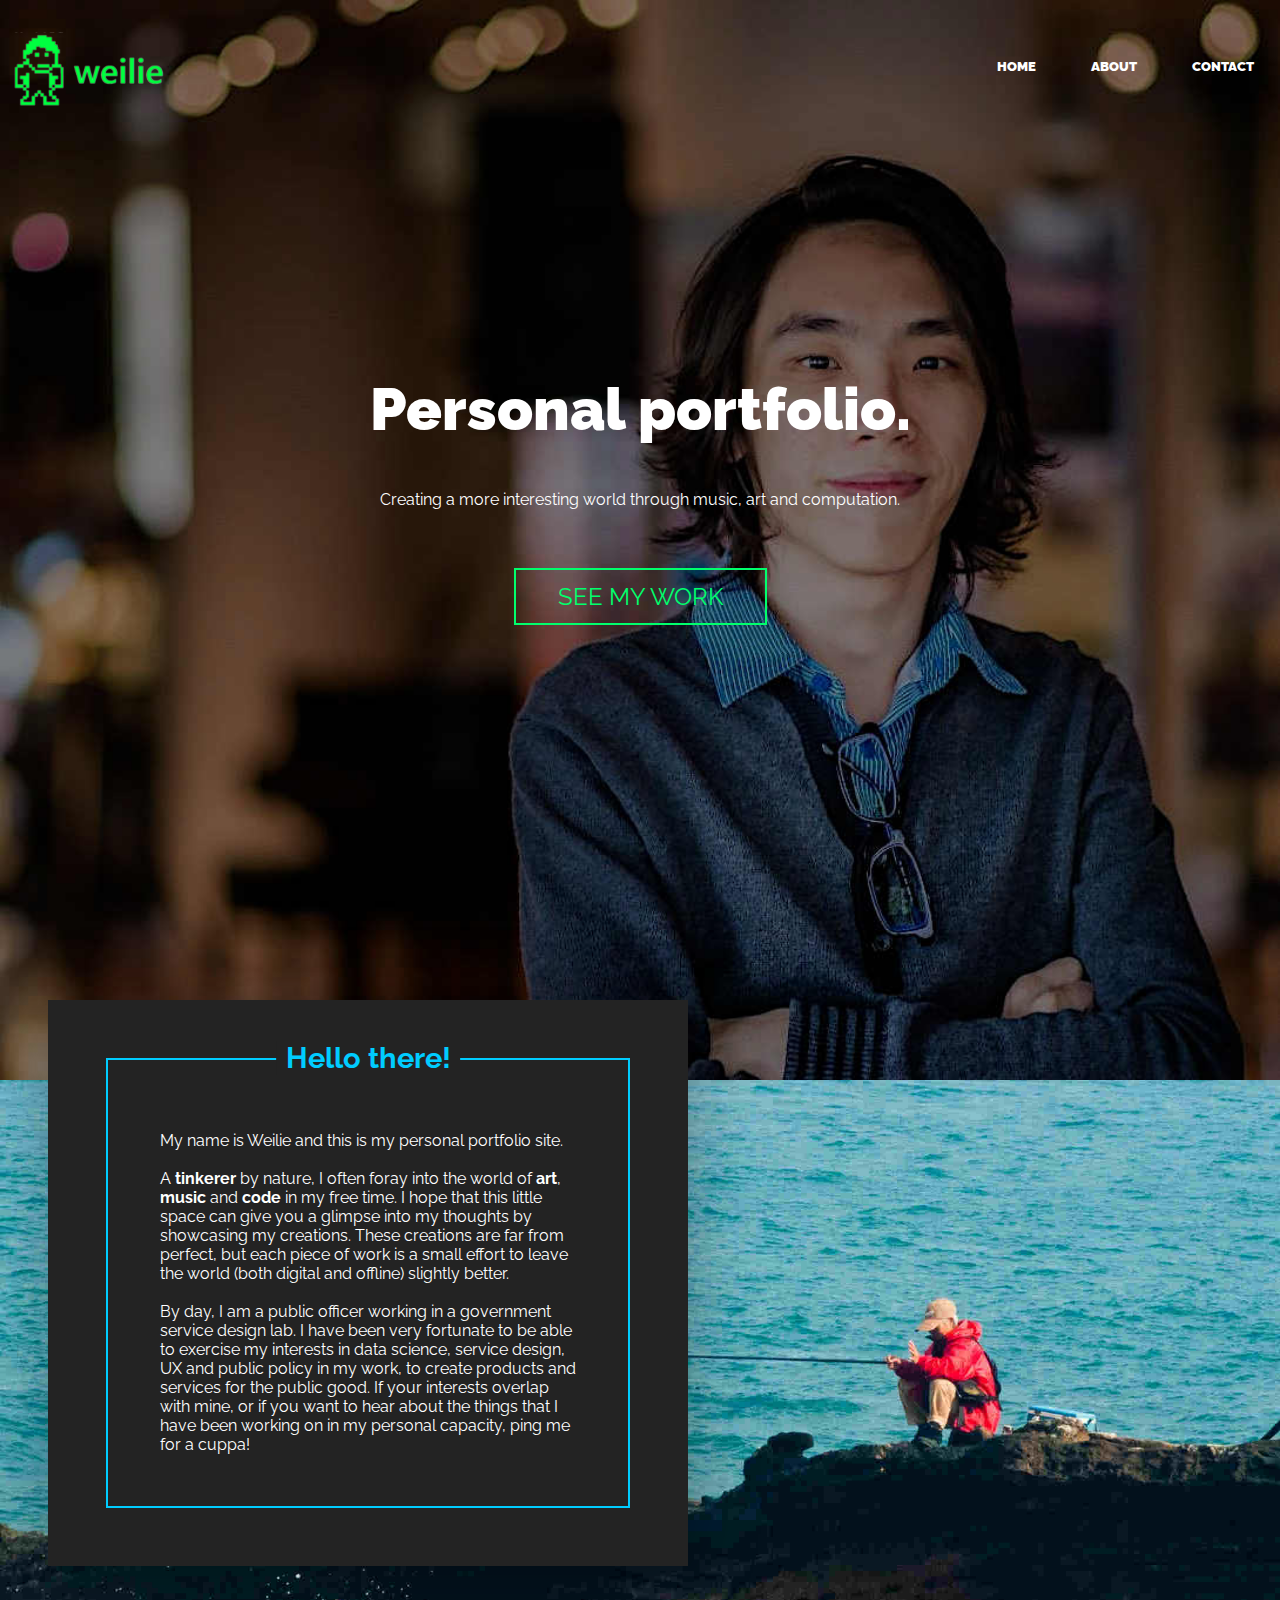
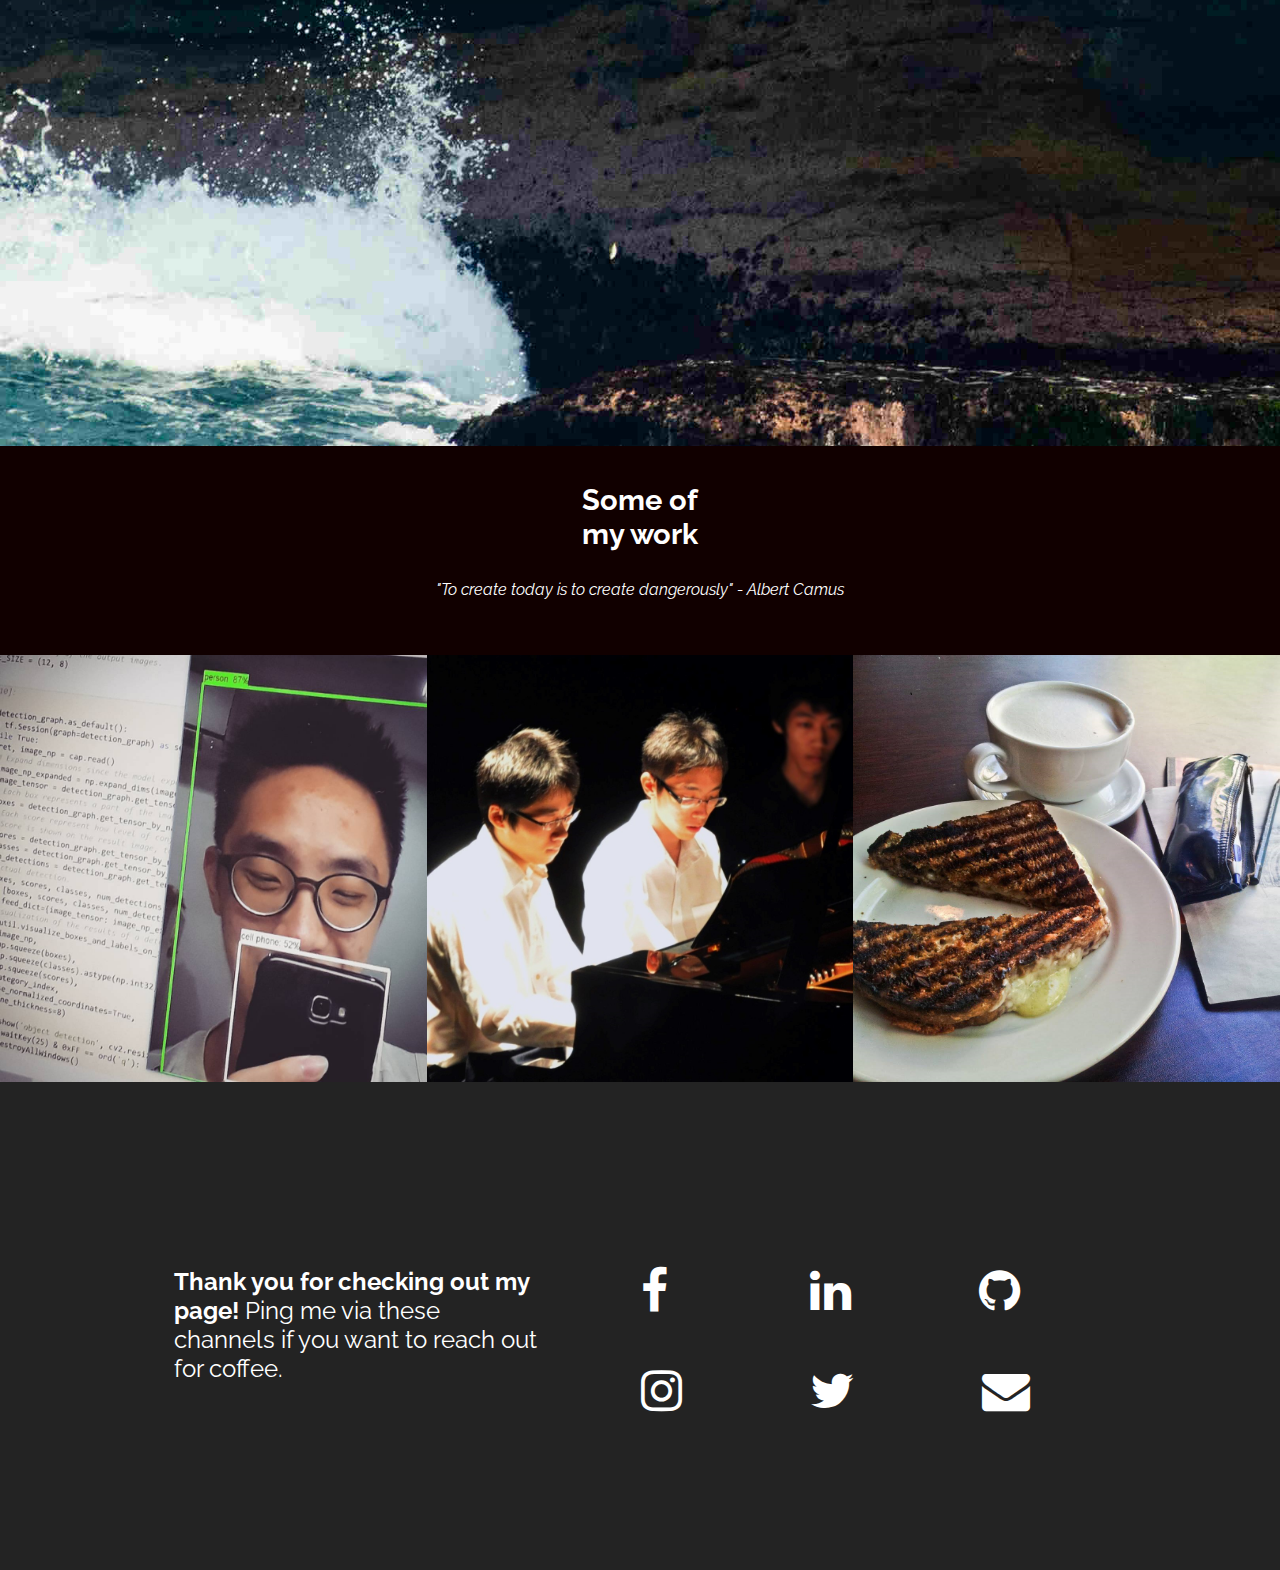
==== index.html @ 3649e11e "." ====
<!DOCTYPE html>
<html lang="en">
<head>
    <meta charset="UTF-8">
    <meta name="viewport" content="width=device-width, initial-scale=1.0">
    <title>Weilie</title>
    <link href="styles-wl.css" rel="stylesheet" type="text/css">
    <link rel="stylesheet" href="https://cdnjs.cloudflare.com/ajax/libs/font-awesome/4.7.0/css/font-awesome.min.css">
</head>

<body>

<header>
    <img src="img/logo-green-nobg.png" alt="WL Jumbotron" class="logo" height="75" width="180">
    <nav>
        <ul>
        <li><a href="index.html">Home</a></li>
        <li><a href="#about">About</a></li>
        <li><a href="#footer">Contact</a></li>
        </ul>
    </nav>
</header>

<section class="home-hero">
    <div class="container">
        <h1 class="title">Personal portfolio.</h1>
        <p class="title-small"> Creating a more interesting world through music, art and computation.</p>
        <a href="#portfolio" class="button button-accent">See my work</a> 
    </div>
</section>

<section>
        <div id="contact" class="overlay">
        <div class="popup">
            <a class="close" href="#footer">&times;</a>
            <h2>Contact Me</h2>
            <div class="formcontainer">  
                <form id="gform" action="https://script.google.com/macros/s/AKfycby-_PpFKDD_Gurnl_1hBFyM7HdWOeerOywKyCgL9xFHkyn76Q6Y/exec" method="post">
                    <h4>I'd love to hear from you!</h4>
                    <fieldset>
                    <input placeholder="Your name" name ="name" type="text" tabindex="1" required>
                    </fieldset>
                    <fieldset>
                    <input placeholder="Your Email Address" name ="email" type="email" tabindex="2" required>
                    </fieldset>
                    <fieldset>
                    <textarea placeholder="Type your message here...." name ="message" tabindex="3" required></textarea>
                    </fieldset>
                    <fieldset>
                    <button name="submit" type="submit" id="contact-submit" data-submit="...Sending">Submit</button>
                    </fieldset>
                </form>
            </div>
        </div>
        </div>
        </section>
        

<section class="home-about" id="about">
    <div class="home-about-textbox">
        <h1>Hello there!</h1>
        <br>
        My name is Weilie and this is my personal portfolio site.
        <br>
        <br>
        A <strong>tinkerer</strong> by nature, I often foray into the world of <strong>art</strong>, <strong>music</strong> and <strong>code</strong> in my free time. I hope that this little space can give you a glimpse into my thoughts by showcasing my creations. These creations are far from perfect, but each piece of work is a small effort to leave the world (both digital and offline) slightly better.        <br>
        <br>
        By day, I am a public officer working in a government service design lab. I have been very fortunate to be able to exercise my interests in data science, service design, UX and public policy in my work, to create products and services for the public good. If your interests overlap with mine, or if you want to hear about the things that I have been working on in my personal capacity, ping me for a cuppa!
    </div>
</section>
    

<section class="portfolio" id="portfolio">
    <h1>Some of <br>my work</h1>
    <p class="title-small"><i>"To create today is to create dangerously" - Albert Camus</i> </p>

    <!--portfolio item 1-->
    <figure class="port-item">
        <img src="img/port1.jpg" alt="portfolio item">
        <figcaption class="port-desc">
            <p>My <b>code</b></p>
            <a href="code-wl.html" class = "button button-port">View here</a>
        </figcaption>
    </figure>

    <!--portfolio item 2-->
    <figure class="port-item">
        <img src="img/port2.jpg" alt="portfolio item">
        <figcaption class="port-desc">
            <p>My <b>music</b></p>
            <a href="music-wl.html" class = "button button-port">View here</a>
        </figcaption>
    </figure>

    <!--portfolio item 3-->
    <figure class="port-item">
        <img src="img/port3.jpg" alt="portfolio item">
        <figcaption class="port-desc">
            <p>My <b>art</b></p>
            <a href="art-wl.html" class = "button button-port">View here</a>
        </figcaption>
    </figure>

</section>


<footer id="footer">
	<div class="container">
		<div class="col-3">
            <strong>Thank you for checking out my page!</strong> Ping me via these channels if you want to reach out for coffee.</p>
		</div>

		<div class="col-1">
			<ul class="unstyled-list">
                <a href="https://www.facebook.com/weilie.tan.7" class="fa fa-3x fa-facebook"></a>
                <br>
			</ul>
		</div>

		<div class="col-1">
			<ul class="unstyled-list">
                <a href="https://www.linkedin.com/in/tanweilie/" class="fa fa-3x fa-linkedin"></a>
			</ul>
		</div>

		<div class="col-1">
			<ul class="unstyled-list">
                <a href="https://github.com/tanw89" class="fa fa-3x fa-github"></a>
			</ul>
        </div>
        
        <div class="col-1">
            <ul class="unstyled-list">
                <a href="https://www.instagram.com/tanw1/" class="fa fa-3x fa-instagram"></a>
            </ul>
        </div>

        <div class="col-1">
            <ul class="unstyled-list">
                <a href="https://twitter.com/tanwtwit" class="fa fa-3x fa-twitter"></a>
            </ul>
        </div>
        
        <div class="col-1">
            <ul class="unstyled-list">
                <a href="#contact" class="fa fa-3x fa-envelope"></a>
            </ul>
        </div>

	</div>
</footer>

</body>

</html>
---- styles-wl.css ----
@import url('https://fonts.googleapis.com/css?family=Raleway:300,400,700,900');
html {
	scroll-behavior: smooth;
}

* {
	box-sizing:border-box;
}

body {
	margin: 0;
	font-family: 'Raleway', sans-serif;
	text-align: center;
}

img {
	max-width: 100%;
	height: auto;
}

.container {
	width: 95%;
	max-width: 70em;
	margin: 0 auto;
}

.clearfix::after,
section::after,
footer::after {
	content: '';
	display: block;
	clear: both;
}


/* Column system
=================== */

[class^=col-] {
	width: 100%;
	margin-top: 3em;
}

[class^=col-]:first-child {
	margin-top: 0;
}

.col-3 {
	margin-left: -0.1em;
	padding-left: 2em;
	padding-right:1.2em;
}

.col-1 {
	width: 33.333334%;
	float: left;
	padding-left: 2em;
	margin-left: -0.4em;
}


@media (min-width: 40rem) {

	[class^=col-] {
		float: left;
		padding: .8em .8em;
		margin-top: 0;
	}

	[class^=col-]:first-child {
		padding-left: 4em;
		padding-right: 4em;
	}

	[class^=col-]:last-child {
		padding-left: 0.8em;
		padding-right: 0.8em;
	}

	.col-3 {
		width: 50%;
		padding-top: 1.7em;
		font-size: 1.5rem;
	}

	.col-1 {
		width: 15.6666%;
		margin-top: 1.8em;
		padding-bottom: 0.6em;
		padding-left: 0.6em;
	}
}

/* typography */
.title{
	font-size: 2.5rem;
	margin-bottom: 0.5em;
	font-weight: 900;
	margin-top: 1em;
	text-align: center;
	display: inline-block;
}

.title-small{
	margin-bottom: 3.7em;
	display: block;
	font-size: .9em;
}

.unstyled-list {
	margin: 0;
	padding: 0;
	list-style-type: none;
}

@media (min-width:60rem) {

	.title {
		font-size: 3.7rem;
	}

	.title-small {
		font-size: 1rem;
	}
}

/*===============buttons======================*/

.button {
	display: inline-block;
	font-size: 1.15rem;
	text-decoration: none;
	text-transform: uppercase;
	border-width: 2px;
	border-style: solid;
	padding: .5em 1.75em;
}

.button-small {
	font-size: .7rem;
	font-weight: 700;
}

@media (min-width: 60rem) {
	.button {
		font-size: 1.5rem;
	}
}

.button-accent {
	color: #00ff6c;
	border-color: #00ff6c;
}

.button-accent:hover, 
.button-accent:focus {
	background: #00ff6c;
	color: #232323;
}

.button-port {
	color: #e6005c;
	border-color: #e6005c;
}

.button-port:hover, 
.button-port:focus {
	background: #e6005c;
	color: #232323;
}


/* header */

header {
	position: absolute;
	left: 0;
	right: 0;
	margin-top: 2em;
}

/*nav*/

nav ul{
	margin: 0;
	padding: 0;
	list-style: none;
}

nav li {
	display: inline-block;
	margin-top: 1.5em;
}

nav a {
	font-weight: 900;
	text-decoration: none;
	text-transform: uppercase;
	padding: 2em;
	color: #FFFFFF;
	font-size: .8rem;
}

nav a:hover, nav a:focus{
	color: #DDD;
}

@media (min-width:60rem) {
	.logo {
		float: left;
	}	
	nav {
		float: right;
	}
}

/* home hero */
.home-hero{
	background-image: url(img/about4.jpg);
	background-size: cover;
	background-position: top;
	padding: 17em 0em;
	height: 100vh;
	color: #FFF;
	z-index: 2;
}

@media (min-width: 60rem) {
	.home-hero {
		height: 120vh;
		padding-top: 35vh;
	}
}

@media (max-height: 670px) {
	.home-hero {
		height: 120vh;
		padding-top: 12em;
		padding-bottom: 0em;
	}
}


/*home-about segment*/


.home-about-textbox {
	background-color: #232323;
	padding-left: 4.5em;
	padding-right: 4.5em;
	padding-top: 4.5em;
	padding-bottom: 4.5em;
	width: 100vw;
	outline: 2px solid #00ccff;
	outline-offset: -2.5em; 
	color: #FFF;
	position: relative;
	text-align: left;
}

.home-about-textbox h1 {
	color: #00ccff;
	position: absolute;
	top: 0.1em;
	background: #232323;
	left: 50%;
	transform: translateX(-50%);
	padding: 0 .145em;
}


@media (min-width: 25rem) {
	h1 {
		font-size: 2rem;
	}

	.home-about-textbox {
		padding: 4.5em;
		text-align: left;
	}

	.home-about-textbox h1 {
		top: -0.2em;
		padding: 0 .325em;
	}
}

@media (min-width: 60rem) {
	h1 {
		font-size: 1.8rem;
	}

	.home-about {
		background-image: url(img/fisherman3.jpg);
		background-repeat: no-repeat;
		padding-bottom: 25em;
		background-size: cover;
	}

	.home-about-textbox {
		width: 50%;
		padding: 7em;
		outline-offset: -3.75em;		
		margin-left: -2.5%;
		top: -5em;
		left: 5em;
		text-align: left;
		box-shadow: 0 0 4em 0 rgba(0,0,0,.3);
	}

	.home-about-textbox h1 {
		top: .75em;
		left: 50%;
		transform: translateX(50);
	}
}


/*============ portfolio ===============*/

/* portfolio
=================== */

.portfolio {
	margin: 0em;
	background-color: #110000;
	color: #FFF;
}

.portfolio h1 {
	margin: 0em 0em;
	padding-top: 0.6em;
	padding-bottom: 0.2em;
	padding-left: 1em;
	padding-right: 1em;
	color: #FFF;
	top: 0.7em;
	position: relative;
	background-color: #110000;
	display: inline-block;
}

.portfolio p {
	margin-top: -0.3em;
	margin-bottom: 0em;
	margin-left: 2.8em;
	margin-right: 2.8em;
	padding-top: 3em;
	padding-bottom: 0em;
	padding-left: 2em;
	padding-right: 2em;
	color: #FFF;
}

.port-item {
	margin: 0;
	padding-left: 0em;
	padding-right: 0em;
	background-color: #232323;
	position: relative;
	padding-bottom: 0em;
	margin-top: 3.5em;
	border-color: #232323;
}

.port-item img {
	display: block;
	max-width: 100%;
}

.port-item p {
	border: 0;
	padding: 1.5em;
}

.port-desc {
	position: absolute;
	z-index: 0;
	bottom: 0em;
	left: 0em;
	right: 0em;
	color: white;
	background: rgba(0, 0, 0, .75);
	padding-bottom: 2em;
}

.port-desc p {
	margin: 1em;
	font-size: 1.25em;
}

/*modal window*/

.overlay {
	position: fixed;
	top: 0;
	bottom: 0;
	left: 0;
	right: 0;
	background: rgba(0, 0, 0, 0.9);
	visibility: hidden;
	opacity: 0;
	z-index: 1;
}

.overlay:target {
	visibility: visible;
	opacity: 1;
	transition: opacity 500ms;
}

.popup {
	margin: 70px auto;
	padding: 1em;
	background: #fff;
	border-radius: 5px;
	width: 60%;
	height: 80%;
	position: relative;
	transition: all 1s ease-in-out;
}

.popup h2 {
	margin-top: 1em;
	margin-bottom: 1.5em;
	color: #333;
	font-family: Tahoma, Arial, sans-serif;
}

.popup .close {
	position: absolute;
	top: 5px;
	right: 20px;
	transition: all 200ms;
	font-size: 40px;
	font-weight: bold;
	text-decoration: none;
	color: #333;
}

.popup .close:hover {
	color: #06D85F;
}

.popup .content {
	max-height: 75%;
	margin-left: 1.5em;
	margin-right: 0.3em;
	padding-right: 1em;
	font-size: 1em;
	overflow: auto;
	color: #333;
	text-align: left;
}

.content-try{
	text-align: center;
}


@media screen and (max-width: 700px) {
	.box {
		width: 70%;
	}
	.popup {
		width: 80%;
	}
}

@media (min-width: 20rem) {
	.box {
		width: 80%;
	}
	.popup {
		width: 70%;
	}
}

@media (max-width: 60rem) {
	.box {
		width: 80%;
	}
	.popup {
		width: 90%;
		height: 80%;
	}
}

@media (min-width: 37rem) {
	.port-item {
		width: 50%;
		float: left;
	}
}

@media (min-width: 60rem) {
	.port-item {
		width: 33.333333334%;
		overflow: hidden;
	}
	.port-desc {
		transform: translateY(150%);
	}
	.port-item:hover .port-desc {
		transform: translateY(0%);
		transition: all ease-in-out 250ms;
	}
}

@media (max-height: 700px) {
	.port-item {
		margin-top: 3.5em;
		border-color: #232323;
	}
}


/* Footer
=================== */

footer {
	background: #232323;
	color: #fff;
	text-align: left;
	padding: 9em 0;
}

.fa {
	padding-right: 0em;
	padding-left: 0em;
	font-size: 0.5em;
	width: 0em;
	text-align: center;
	text-decoration: none;
}

.fa:hover {
	opacity: 0.7;
}

.fa-facebook {
	background: #232323;  
	color: #FFF;
}

.fa-linkedin {
	background: #232323;  
	color: #FFF;
}

.fa-twitter {
	background: #232323;  
	color: #FFF;
}

.fa-instagram {
	background: #232323;  
	color: #FFF;
}

.fa-github {
	background: #232323;  
	color: #FFF;
}

.fa-envelope {
	background: #232323;  
	color: #FFF;
}

/* Contact Form
=================== */

#contact input[type="text"],
#contact input[type="email"],
#contact textarea,
#contact button[type="submit"] {
  font: 400 12px/16px "Raleway";
}

#contact h4 {
	color: #232323;
	font-size: 1.2em;
	font-weight: 400;
  }

fieldset {
	border: medium none !important;
	margin: 0 0 10px;
	min-width: 100%;
	padding: 0;
	width: 100%;
  }

  #contact input[type="text"],
  #contact input[type="email"]{
	width: 100%;
	border: 1px solid #ccc;
	background: #FFF;
	margin: 0 0 5px;
	padding: 10px;
	font-size: 1.15em;
  }

  #contact textarea {
	width: 100%;
	height: 30vh;
	border: 1px solid #ccc;
	background: #FFF;
	margin: 0 0 5px;
	padding: 10px;
	font-size: 1.15em;
  }
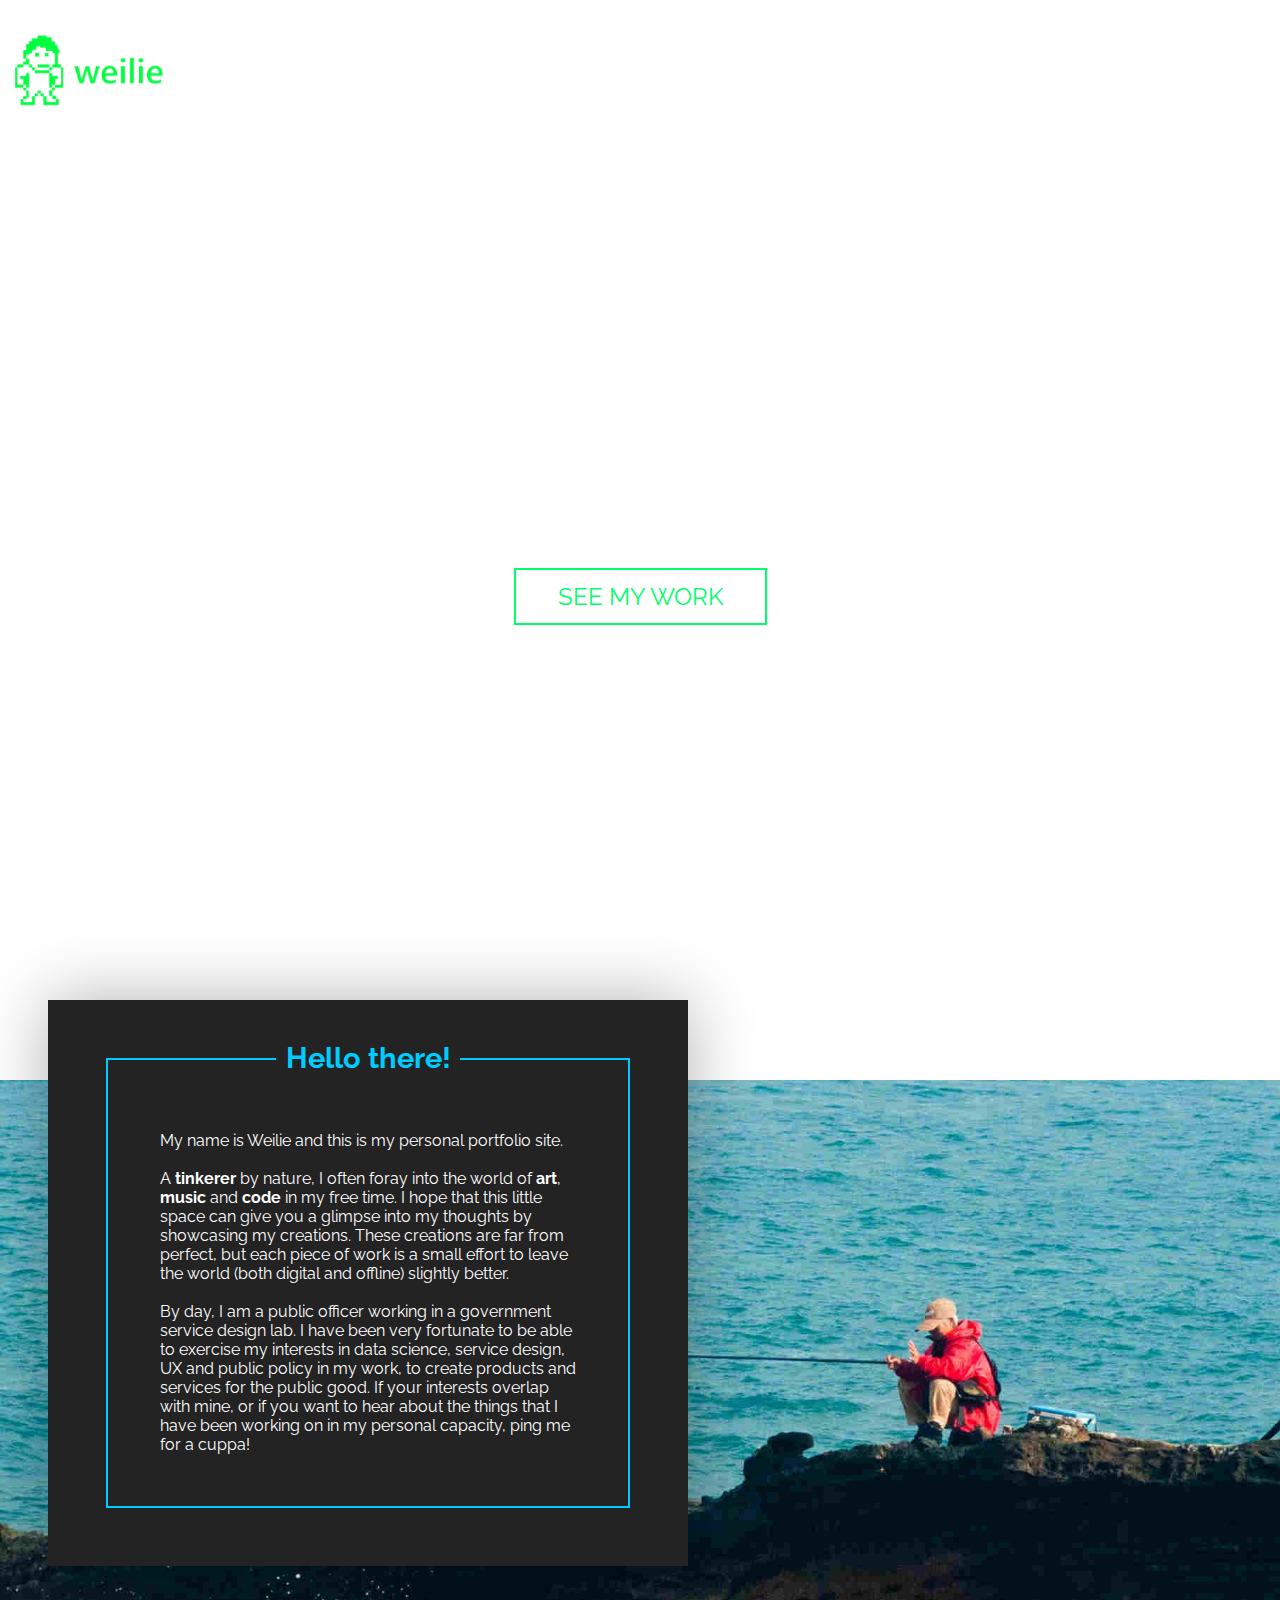
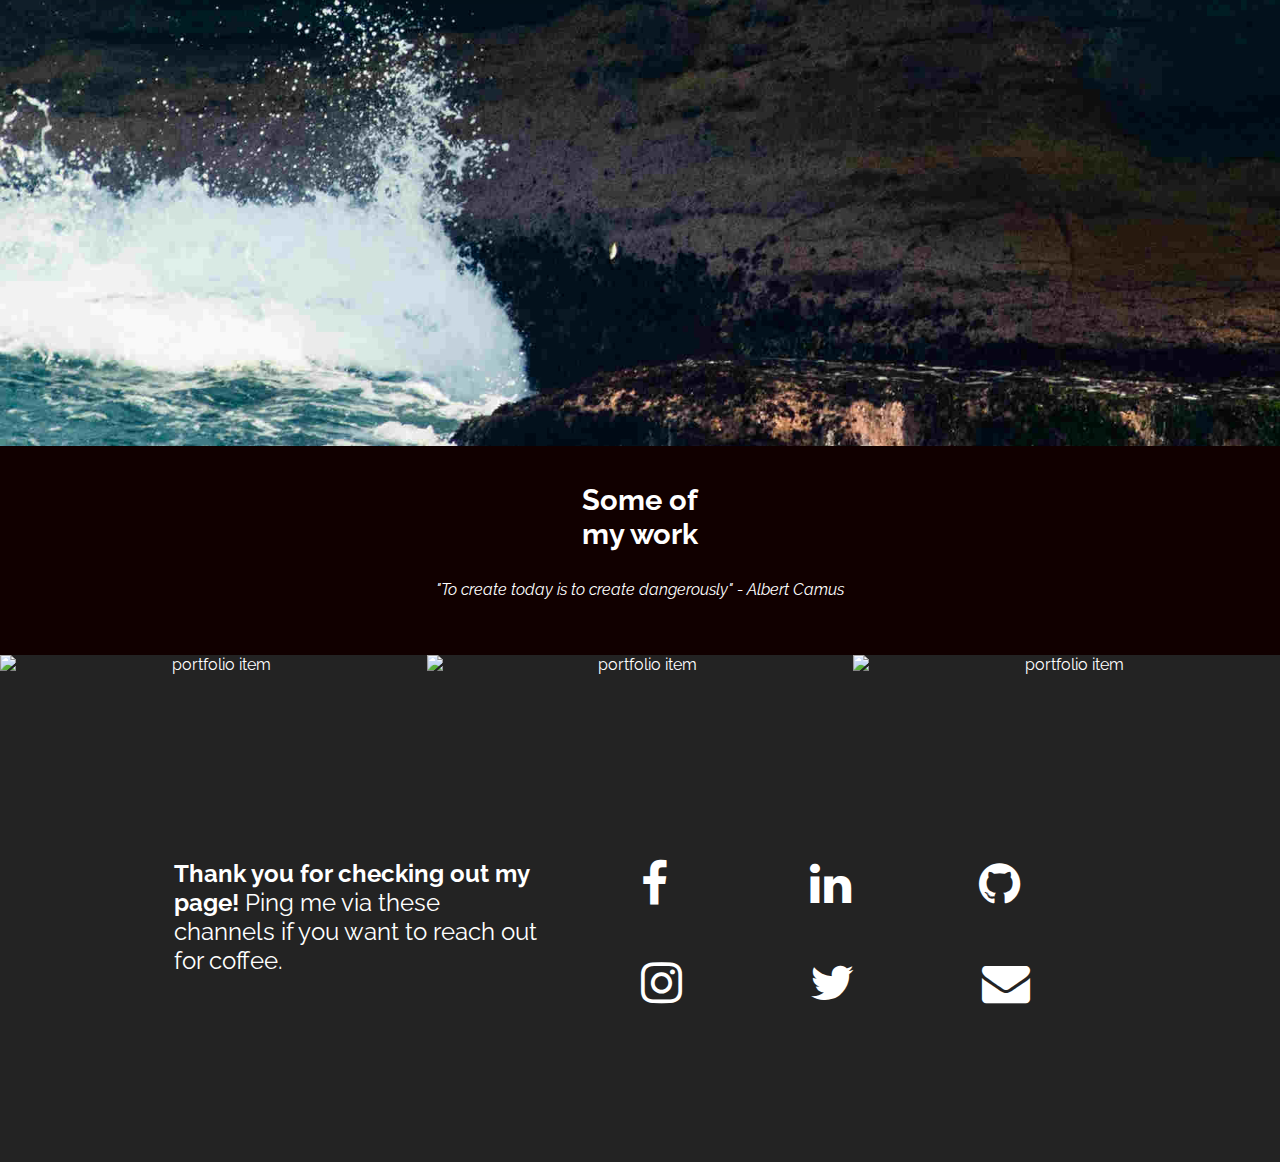
==== commit 81dd3478: "migrate to sirv" ====
--- a/index.html
+++ b/index.html
@@ -29,33 +29,6 @@
     </div>
 </section>
 
-<section>
-        <div id="contact" class="overlay">
-        <div class="popup">
-            <a class="close" href="#footer">&times;</a>
-            <h2>Contact Me</h2>
-            <div class="formcontainer">  
-                <form id="gform" action="https://script.google.com/macros/s/AKfycby-_PpFKDD_Gurnl_1hBFyM7HdWOeerOywKyCgL9xFHkyn76Q6Y/exec" method="post">
-                    <h4>I'd love to hear from you!</h4>
-                    <fieldset>
-                    <input placeholder="Your name" name ="name" type="text" tabindex="1" required>
-                    </fieldset>
-                    <fieldset>
-                    <input placeholder="Your Email Address" name ="email" type="email" tabindex="2" required>
-                    </fieldset>
-                    <fieldset>
-                    <textarea placeholder="Type your message here...." name ="message" tabindex="3" required></textarea>
-                    </fieldset>
-                    <fieldset>
-                    <button name="submit" type="submit" id="contact-submit" data-submit="...Sending">Submit</button>
-                    </fieldset>
-                </form>
-            </div>
-        </div>
-        </div>
-        </section>
-        
-
 <section class="home-about" id="about">
     <div class="home-about-textbox">
         <h1>Hello there!</h1>
@@ -76,7 +49,7 @@
 
     <!--portfolio item 1-->
     <figure class="port-item">
-        <img src="img/port1.jpg" alt="portfolio item">
+        <img src="https://chidnast.sirv.com/Images/port1.jpg" alt="portfolio item">
         <figcaption class="port-desc">
             <p>My <b>code</b></p>
             <a href="code-wl.html" class = "button button-port">View here</a>
@@ -85,7 +58,7 @@
 
     <!--portfolio item 2-->
     <figure class="port-item">
-        <img src="img/port2.jpg" alt="portfolio item">
+        <img src="https://chidnast.sirv.com/Images/port2.jpg" alt="portfolio item">
         <figcaption class="port-desc">
             <p>My <b>music</b></p>
             <a href="music-wl.html" class = "button button-port">View here</a>
@@ -94,7 +67,7 @@
 
     <!--portfolio item 3-->
     <figure class="port-item">
-        <img src="img/port3.jpg" alt="portfolio item">
+        <img src="https://chidnast.sirv.com/Images/port3.jpg" alt="portfolio item">
         <figcaption class="port-desc">
             <p>My <b>art</b></p>
             <a href="art-wl.html" class = "button button-port">View here</a>
@@ -103,6 +76,31 @@
 
 </section>
 
+<section>
+<div id="contact" class="overlay">
+<div class="popup">
+    <a class="close" href="#footer">&times;</a>
+    <h2>Contact Me</h2>
+    <div class="formcontainer">  
+        <form id="gform" action="https://script.google.com/macros/s/AKfycby-_PpFKDD_Gurnl_1hBFyM7HdWOeerOywKyCgL9xFHkyn76Q6Y/exec" method="post">
+            <h4>I'd love to hear from you!</h4>
+            <fieldset>
+            <input placeholder="Your name" name ="name" type="text" tabindex="1" required>
+            </fieldset>
+            <fieldset>
+            <input placeholder="Your Email Address" name ="email" type="email" tabindex="2" required>
+            </fieldset>
+            <fieldset>
+            <textarea placeholder="Type your message here...." name ="message" tabindex="3" required></textarea>
+            </fieldset>
+            <fieldset>
+            <button name="submit" type="submit" id="contact-submit" data-submit="...Sending">Submit</button>
+            </fieldset>
+        </form>
+    </div>
+</div>
+</div>
+</section>
 
 <footer id="footer">
 	<div class="container">
--- a/styles-wl.css
+++ b/styles-wl.css
@@ -216,7 +216,7 @@
 
 /* home hero */
 .home-hero{
-	background-image: url(img/about4.jpg);
+	background-image: url("https://chidnast.sirv.com/Images/about4.jpg");
 	background-size: cover;
 	background-position: top;
 	padding: 17em 0em;
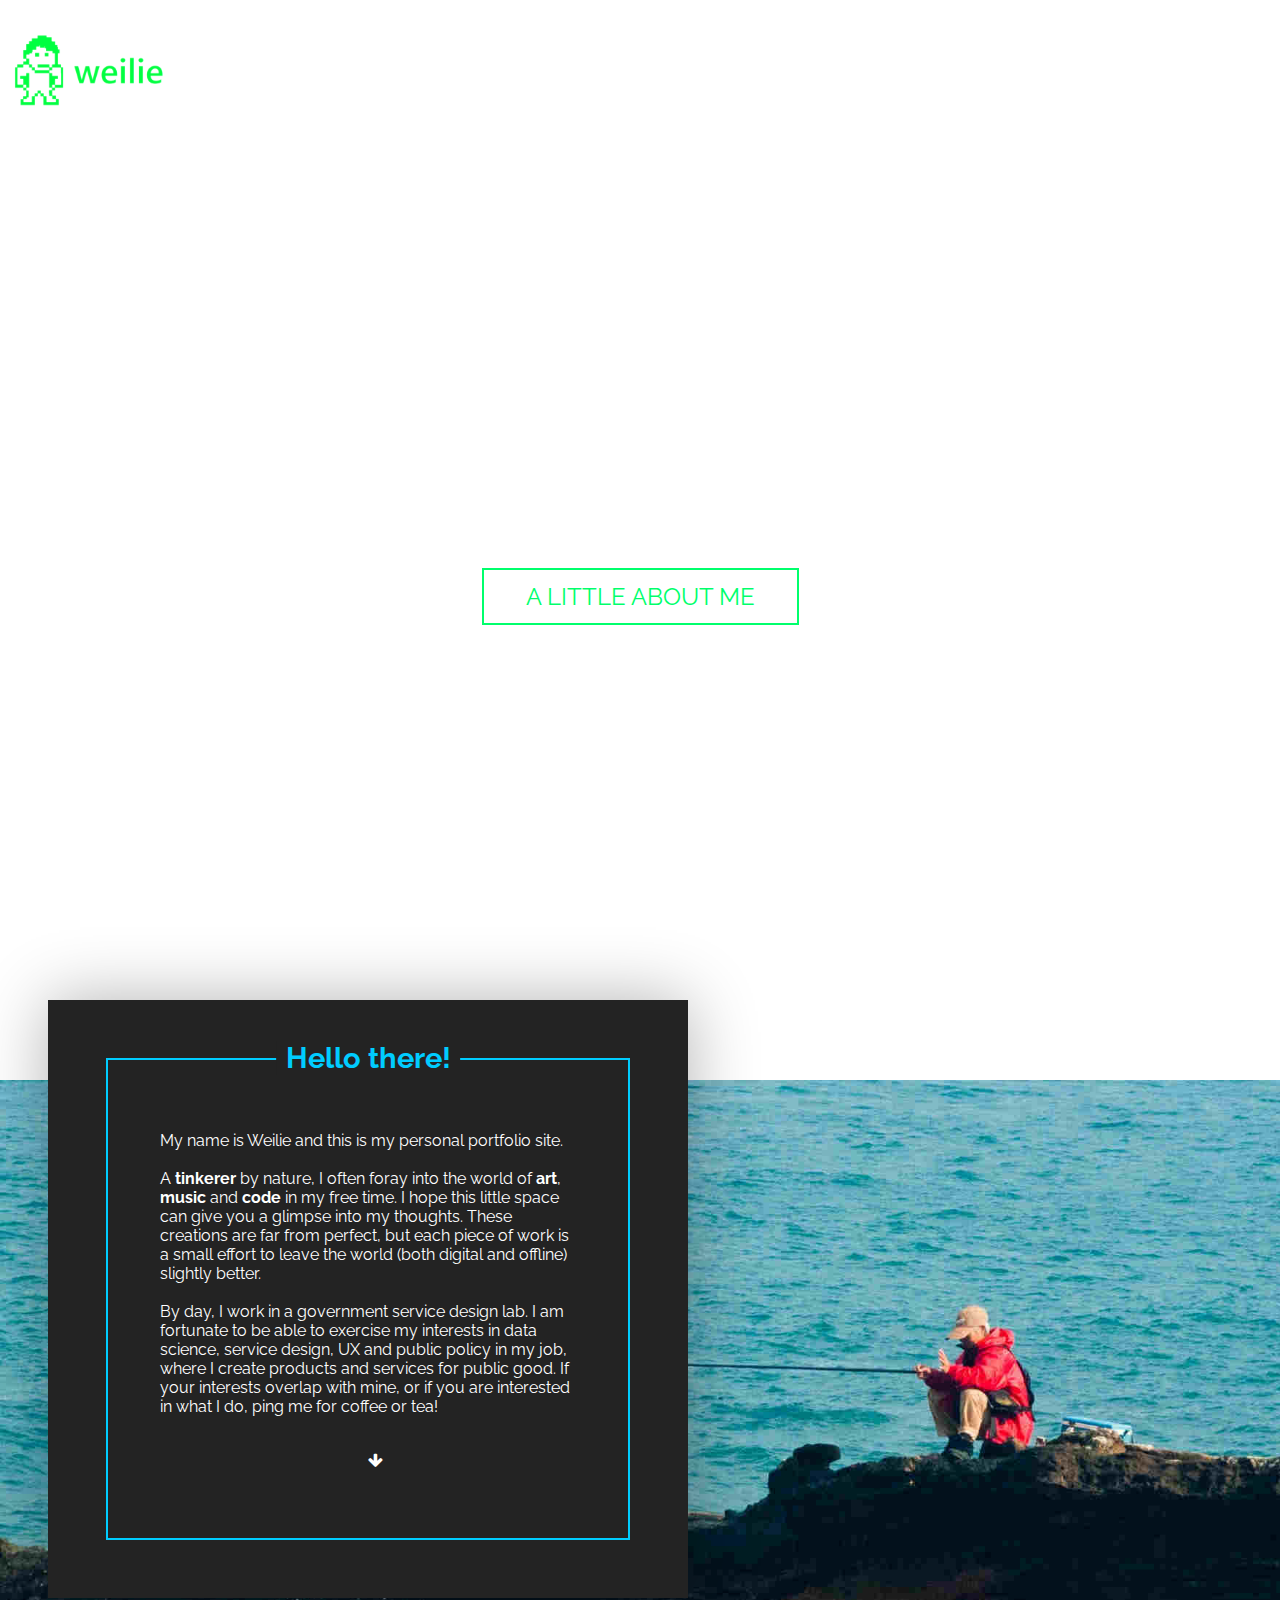
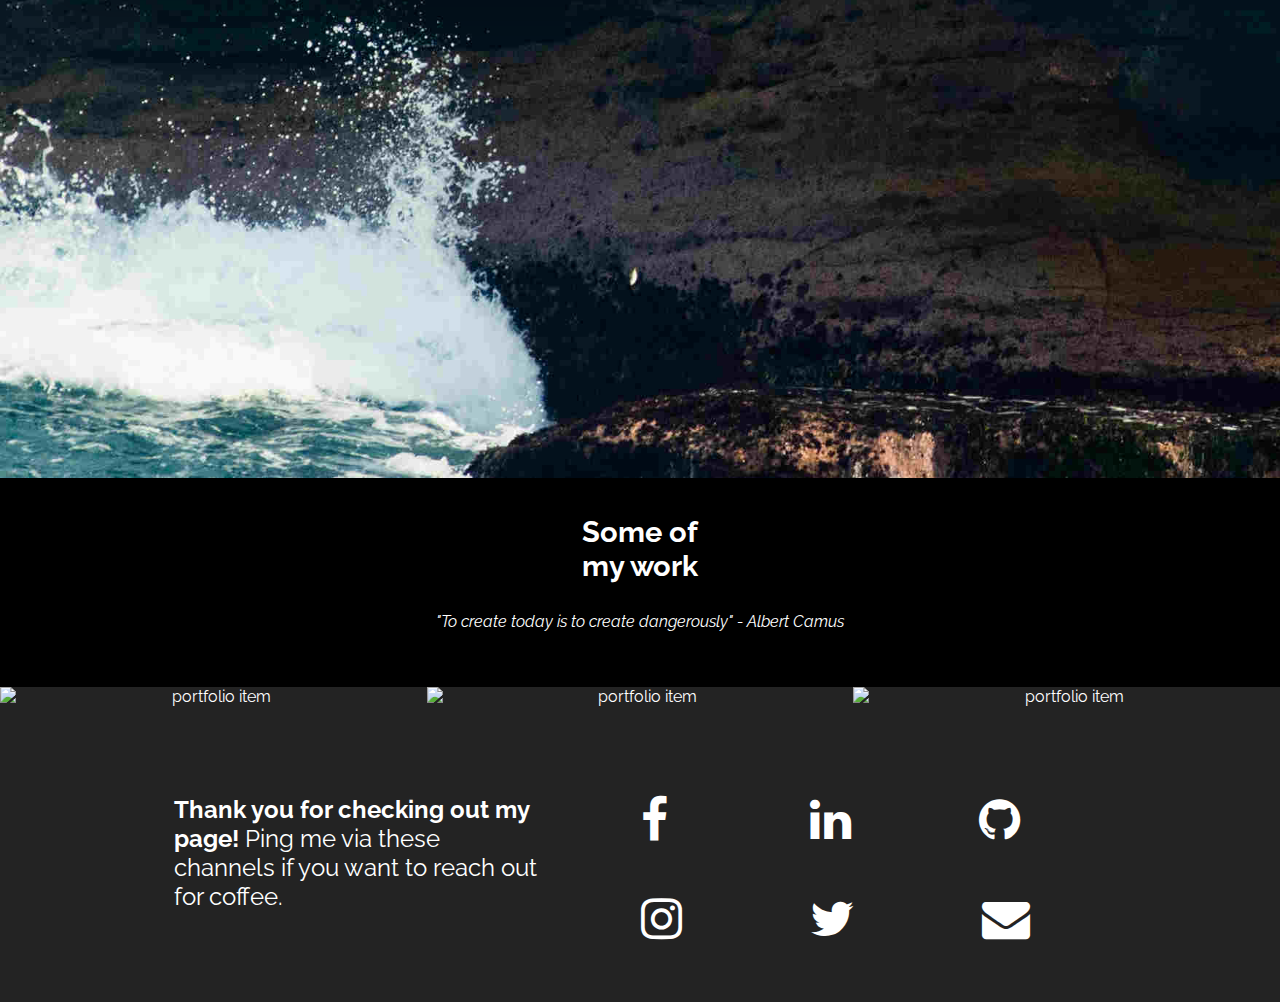
==== commit 8a70a492: "new additions" ====
--- a/index.html
+++ b/index.html
@@ -1,5 +1,6 @@
 <!DOCTYPE html>
 <html lang="en">
+
 <head>
     <meta charset="UTF-8">
     <meta name="viewport" content="width=device-width, initial-scale=1.0">
@@ -10,143 +11,145 @@
 
 <body>
 
-<header>
-    <img src="img/logo-green-nobg.png" alt="WL Jumbotron" class="logo" height="75" width="180">
-    <nav>
-        <ul>
-        <li><a href="index.html">Home</a></li>
-        <li><a href="#about">About</a></li>
-        <li><a href="#footer">Contact</a></li>
-        </ul>
-    </nav>
-</header>
+    <header>
+        <img src="img/logo-green-nobg.png" alt="WL Jumbotron" class="logo" height="75" width="180">
+        <nav>
+            <ul>
+                <li><a href="index.html">Home</a></li>
+                <li><a href="#about">About</a></li>
+                <li><a href="#footer">Contact</a></li>
+            </ul>
+        </nav>
+    </header>
 
-<section class="home-hero">
-    <div class="container">
-        <h1 class="title">Personal portfolio.</h1>
-        <p class="title-small"> Creating a more interesting world through music, art and computation.</p>
-        <a href="#portfolio" class="button button-accent">See my work</a> 
-    </div>
-</section>
+    <section class="home-hero">
+        <div class="container">
+            <h1 class="title">Personal portfolio.</h1>
+            <p class="title-small"> Creating a more interesting world through music, art and computation.</p>
+            <a href="#about" class="button button-accent">A little about me</a>
+        </div>
+    </section>
 
-<section class="home-about" id="about">
-    <div class="home-about-textbox">
-        <h1>Hello there!</h1>
-        <br>
-        My name is Weilie and this is my personal portfolio site.
-        <br>
-        <br>
-        A <strong>tinkerer</strong> by nature, I often foray into the world of <strong>art</strong>, <strong>music</strong> and <strong>code</strong> in my free time. I hope that this little space can give you a glimpse into my thoughts by showcasing my creations. These creations are far from perfect, but each piece of work is a small effort to leave the world (both digital and offline) slightly better.        <br>
-        <br>
-        By day, I am a public officer working in a government service design lab. I have been very fortunate to be able to exercise my interests in data science, service design, UX and public policy in my work, to create products and services for the public good. If your interests overlap with mine, or if you want to hear about the things that I have been working on in my personal capacity, ping me for a cuppa!
-    </div>
-</section>
-    
 
-<section class="portfolio" id="portfolio">
-    <h1>Some of <br>my work</h1>
-    <p class="title-small"><i>"To create today is to create dangerously" - Albert Camus</i> </p>
 
-    <!--portfolio item 1-->
-    <figure class="port-item">
-        <img src="https://chidnast.sirv.com/Images/port1.jpg" alt="portfolio item">
-        <figcaption class="port-desc">
-            <p>My <b>code</b></p>
-            <a href="code-wl.html" class = "button button-port">View here</a>
-        </figcaption>
-    </figure>
+    <section class="home-about" id="about">
+        <div class="home-about-textbox">
+            <h1>Hello there!</h1>
+            <br>
+            My name is Weilie and this is my personal portfolio site.
+            <br>
+            <br>
+            A <strong>tinkerer</strong> by nature, I often foray into the world of <strong>art</strong>,
+            <strong>music</strong> and <strong>code</strong> in my free time. I hope this little space can give you
+            a glimpse into my thoughts. These creations are far from perfect, but each piece
+            of work is a small effort to leave the world (both digital and offline) slightly better. <br>
+            <br>
+            By day, I work in a government service design lab. I am fortunate to be
+            able to exercise my interests in data science, service design, UX and public policy in my job, where I
+            create
+            products and services for public good. If your interests overlap with mine, or if you are interested in what
+            I do, ping me for coffee or tea!
+            <br>
+            <br>
+            <p><a href="#portfolio" class="fa fa-arrow-down"></a></p>
+        </div>
+    </section>
 
-    <!--portfolio item 2-->
-    <figure class="port-item">
-        <img src="https://chidnast.sirv.com/Images/port2.jpg" alt="portfolio item">
-        <figcaption class="port-desc">
-            <p>My <b>music</b></p>
-            <a href="music-wl.html" class = "button button-port">View here</a>
-        </figcaption>
-    </figure>
 
-    <!--portfolio item 3-->
-    <figure class="port-item">
-        <img src="https://chidnast.sirv.com/Images/port3.jpg" alt="portfolio item">
-        <figcaption class="port-desc">
-            <p>My <b>art</b></p>
-            <a href="art-wl.html" class = "button button-port">View here</a>
-        </figcaption>
-    </figure>
+    <section class="portfolio" id="portfolio">
+        <h1>Some of <br>my work</h1>
+        <p class="title-small"><i>"To create today is to create dangerously" - Albert Camus</i> </p>
 
-</section>
+        <!--portfolio item 1-->
+        <figure class="port-item">
+            <img src="https://chidnast.sirv.com/Images/port1.jpg" alt="portfolio item">
+            <figcaption class="port-desc">
+                <p>My <b>code</b></p>
+                <a href="code-wl.html" class="button button-port">View here</a>
+            </figcaption>
+        </figure>
 
-<section>
-<div id="contact" class="overlay">
-<div class="popup">
-    <a class="close" href="#footer">&times;</a>
-    <h2>Contact Me</h2>
-    <div class="formcontainer">  
-        <form id="gform" action="https://script.google.com/macros/s/AKfycby-_PpFKDD_Gurnl_1hBFyM7HdWOeerOywKyCgL9xFHkyn76Q6Y/exec" method="post">
-            <h4>I'd love to hear from you!</h4>
-            <fieldset>
-            <input placeholder="Your name" name ="name" type="text" tabindex="1" required>
-            </fieldset>
-            <fieldset>
-            <input placeholder="Your Email Address" name ="email" type="email" tabindex="2" required>
-            </fieldset>
-            <fieldset>
-            <textarea placeholder="Type your message here...." name ="message" tabindex="3" required></textarea>
-            </fieldset>
-            <fieldset>
-            <button name="submit" type="submit" id="contact-submit" data-submit="...Sending">Submit</button>
-            </fieldset>
-        </form>
-    </div>
-</div>
-</div>
-</section>
+        <!--portfolio item 2-->
+        <figure class="port-item">
+            <img src="https://chidnast.sirv.com/Images/port2.jpg" alt="portfolio item">
+            <figcaption class="port-desc">
+                <p>My <b>music</b></p>
+                <a href="music-wl.html" class="button button-port">View here</a>
+            </figcaption>
+        </figure>
 
-<footer id="footer">
-	<div class="container">
-		<div class="col-3">
-            <strong>Thank you for checking out my page!</strong> Ping me via these channels if you want to reach out for coffee.</p>
-		</div>
+        <!--portfolio item 3-->
+        <figure class="port-item">
+            <img src="https://chidnast.sirv.com/Images/port3.jpg" alt="portfolio item">
+            <figcaption class="port-desc">
+                <p>My <b>art</b></p>
+                <a href="art-wl.html" class="button button-port">View here</a>
+            </figcaption>
+        </figure>
 
-		<div class="col-1">
-			<ul class="unstyled-list">
-                <a href="https://www.facebook.com/weilie.tan.7" class="fa fa-3x fa-facebook"></a>
-                <br>
-			</ul>
-		</div>
+    </section>
 
-		<div class="col-1">
-			<ul class="unstyled-list">
-                <a href="https://www.linkedin.com/in/tanweilie/" class="fa fa-3x fa-linkedin"></a>
-			</ul>
-		</div>
-
-		<div class="col-1">
-			<ul class="unstyled-list">
-                <a href="https://github.com/tanw89" class="fa fa-3x fa-github"></a>
-			</ul>
-        </div>
-        
-        <div class="col-1">
-            <ul class="unstyled-list">
-                <a href="https://www.instagram.com/tanw1/" class="fa fa-3x fa-instagram"></a>
-            </ul>
+    <section>
+        <div id="contact" class="overlay">
+            <div class="popup">
+                <a class="close" href="#footer">&times;</a>
+                <h2>Contact Me</h2>
+                <div class="iframe-container">
+                    <iframe
+                        src="https://docs.google.com/forms/d/e/1FAIpQLSeYrVuBIFAUjdS3Mo1Norl8o22pK66hCE2JwS14Il3VOzdXdQ/viewform?embedded=true"
+                        frameborder="0" marginheight="0" marginwidth="0">Loading…</iframe>
+                </div>
+            </div>
         </div>
 
-        <div class="col-1">
-            <ul class="unstyled-list">
-                <a href="https://twitter.com/tanwtwit" class="fa fa-3x fa-twitter"></a>
-            </ul>
+    </section>
+
+    <footer id="footer">
+        <div class="container">
+            <div class="col-3">
+                <strong>Thank you for checking out my page!</strong> Ping me via these channels if you want to reach out
+                for coffee.</p>
+            </div>
+
+            <div class="col-1">
+                <ul class="unstyled-list">
+                    <a href="https://www.facebook.com/weilie.tan.7" class="fa fa-3x fa-facebook"></a>
+                    <br>
+                </ul>
+            </div>
+
+            <div class="col-1">
+                <ul class="unstyled-list">
+                    <a href="https://www.linkedin.com/in/tanweilie/" class="fa fa-3x fa-linkedin"></a>
+                </ul>
+            </div>
+
+            <div class="col-1">
+                <ul class="unstyled-list">
+                    <a href="https://github.com/tanw89" class="fa fa-3x fa-github"></a>
+                </ul>
+            </div>
+
+            <div class="col-1">
+                <ul class="unstyled-list">
+                    <a href="https://www.instagram.com/tanw1/" class="fa fa-3x fa-instagram"></a>
+                </ul>
+            </div>
+
+            <div class="col-1">
+                <ul class="unstyled-list">
+                    <a href="https://twitter.com/tanwtwit" class="fa fa-3x fa-twitter"></a>
+                </ul>
+            </div>
+
+            <div class="col-1">
+                <ul class="unstyled-list">
+                    <a href="#contact" class="fa fa-3x fa-envelope"></a>
+                </ul>
+            </div>
+
         </div>
-        
-        <div class="col-1">
-            <ul class="unstyled-list">
-                <a href="#contact" class="fa fa-3x fa-envelope"></a>
-            </ul>
-        </div>
-
-	</div>
-</footer>
+    </footer>
 
 </body>
 
--- a/styles-wl.css
+++ b/styles-wl.css
@@ -268,6 +268,14 @@
 	padding: 0 .145em;
 }
 
+.home-about-textbox a {
+	color: #FFF;
+}
+
+.home-about-textbox p{
+	text-align:center;
+}
+
 
 @media (min-width: 25rem) {
 	h1 {
@@ -323,7 +331,7 @@
 
 .portfolio {
 	margin: 0em;
-	background-color: #110000;
+	background-color: #000000;
 	color: #FFF;
 }
 
@@ -336,7 +344,7 @@
 	color: #FFF;
 	top: 0.7em;
 	position: relative;
-	background-color: #110000;
+	background-color: #000000;
 	display: inline-block;
 }
 
@@ -522,7 +530,7 @@
 	background: #232323;
 	color: #fff;
 	text-align: left;
-	padding: 9em 0;
+	padding: 3em 0;
 }
 
 .fa {
@@ -571,43 +579,38 @@
 /* Contact Form
 =================== */
 
-#contact input[type="text"],
-#contact input[type="email"],
-#contact textarea,
-#contact button[type="submit"] {
-  font: 400 12px/16px "Raleway";
-}
-
-#contact h4 {
-	color: #232323;
-	font-size: 1.2em;
-	font-weight: 400;
+@media screen {
+.iframe-container {
+	position: relative;
+	padding-bottom: 56.25%; /* 16:9 */
+	padding-top: 56px;
+	height: 0;
+}
+  
+  .iframe-container iframe {
+	 border: 0;
+	 height: 70%;
+	 left: 0;
+	 position: absolute;
+	 top: 0;
+	 width: 100%;
   }
-
-fieldset {
-	border: medium none !important;
-	margin: 0 0 10px;
-	min-width: 100%;
-	padding: 0;
-	width: 100%;
-  }
-
-  #contact input[type="text"],
-  #contact input[type="email"]{
-	width: 100%;
-	border: 1px solid #ccc;
-	background: #FFF;
-	margin: 0 0 5px;
-	padding: 10px;
-	font-size: 1.15em;
-  }
-
-  #contact textarea {
-	width: 100%;
-	height: 30vh;
-	border: 1px solid #ccc;
-	background: #FFF;
-	margin: 0 0 5px;
-	padding: 10px;
-	font-size: 1.15em;
-  }+}
+
+@media (max-width: 60rem) {
+	.iframe-container {
+		position: relative;
+		padding-bottom: 100%; /* 16:9 */
+		padding-top: 56px;
+		height: 0;
+	}
+	  
+	  .iframe-container iframe {
+		 border: 0;
+		 height: 100%;
+		 left: 0;
+		 position: absolute;
+		 top: 0;
+		 width: 100%;
+	  }
+}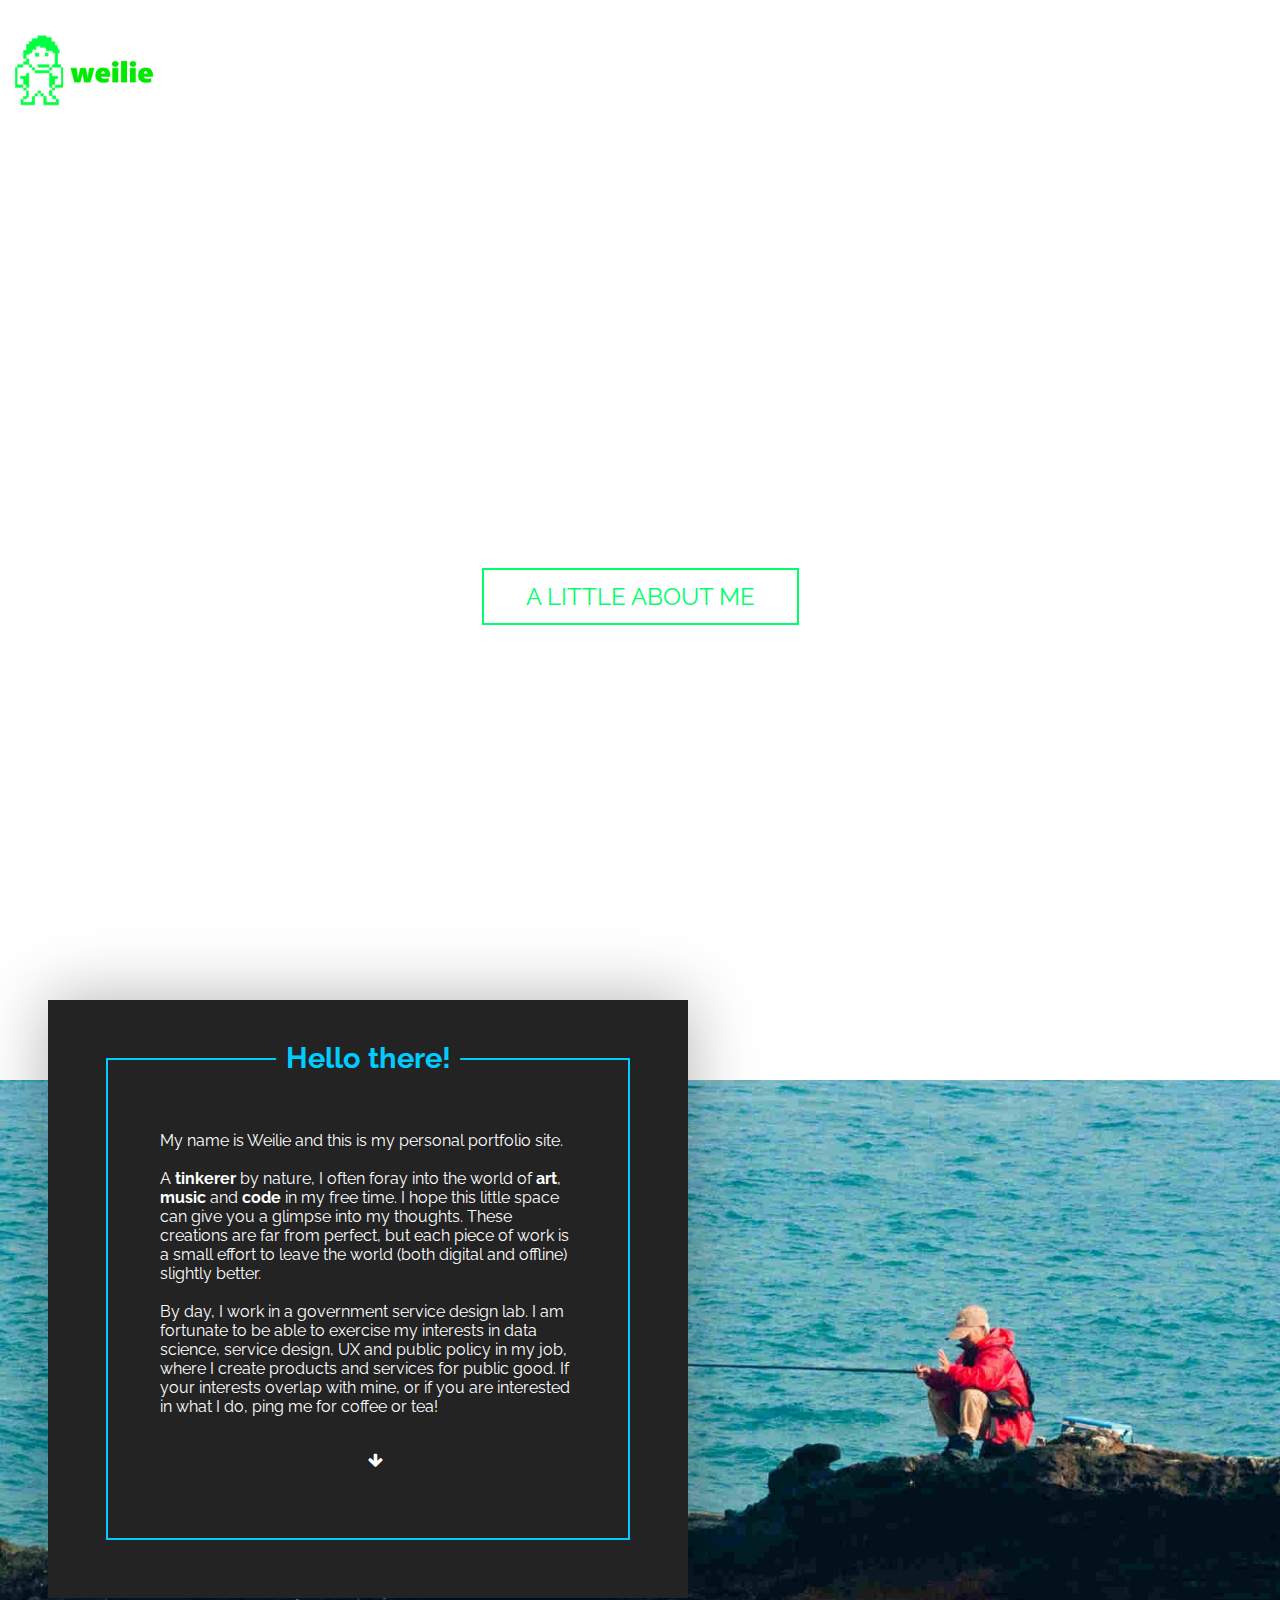
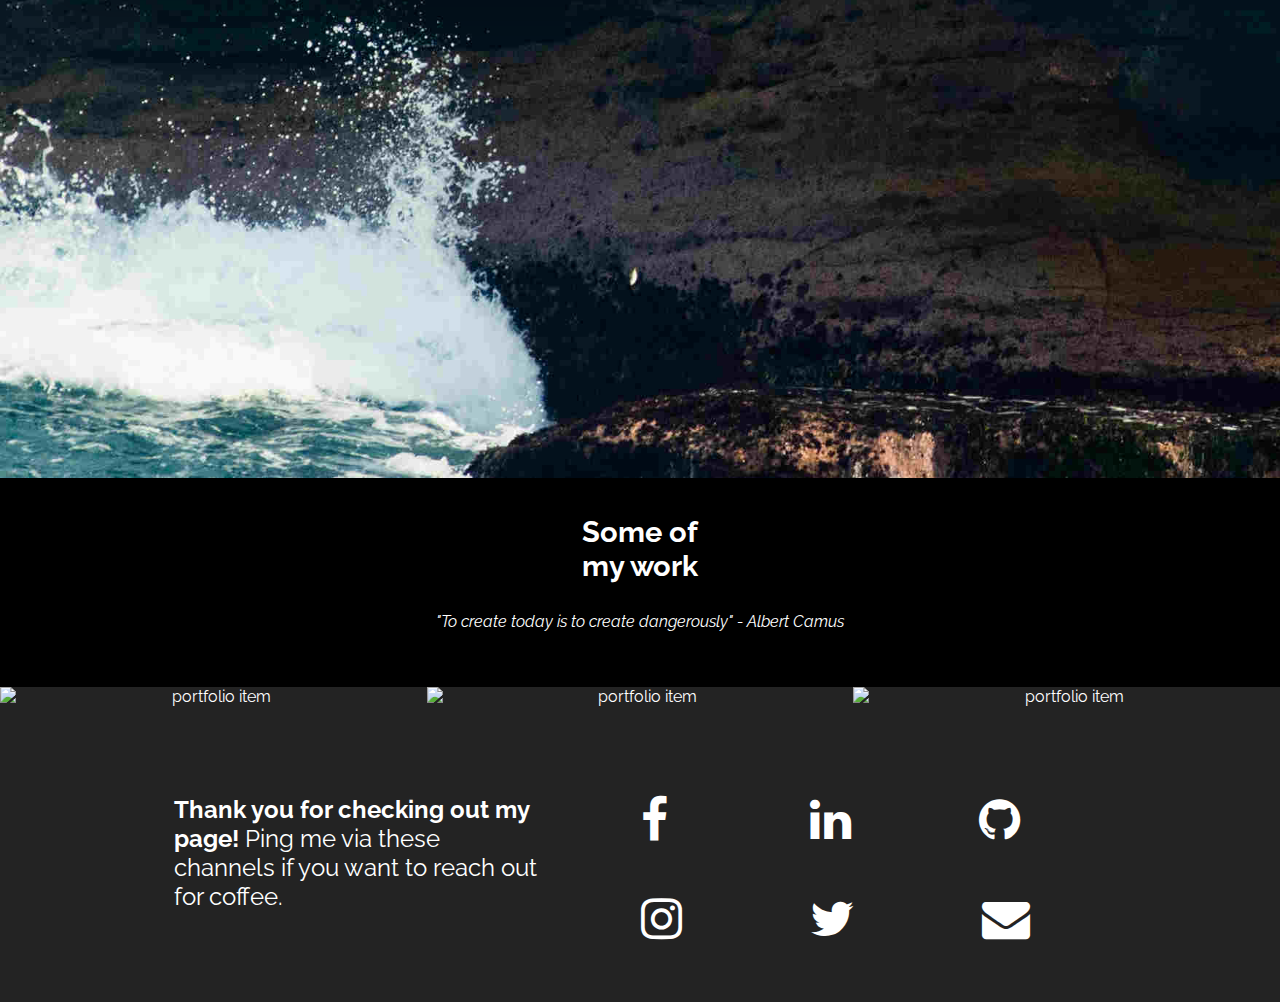
==== commit ad7218a6: "new dp" ====
--- a/index.html
+++ b/index.html
@@ -3,7 +3,7 @@
 
 <head>
     <meta charset="UTF-8">
-    <meta name="viewport" content="width=device-width, initial-scale=1.0">
+    <meta name="viewport" content="width=device-width, initial-scale=1.0, minimum-scale=1.0, maximum-scale=1.0">
     <title>Weilie</title>
     <link href="styles-wl.css" rel="stylesheet" type="text/css">
     <link rel="stylesheet" href="https://cdnjs.cloudflare.com/ajax/libs/font-awesome/4.7.0/css/font-awesome.min.css">
@@ -51,7 +51,7 @@
             I do, ping me for coffee or tea!
             <br>
             <br>
-            <p><a href="#portfolio" class="fa fa-arrow-down"></a></p>
+            <p class="arrow"><a href="#portfolio" class="fa fa-arrow-down" id="arrow"></a></p>
         </div>
     </section>
 
--- a/styles-wl.css
+++ b/styles-wl.css
@@ -216,7 +216,7 @@
 
 /* home hero */
 .home-hero{
-	background-image: url("https://chidnast.sirv.com/Images/about4.jpg");
+	background-image: url("https://chidnast.sirv.com/Images/newpic2.jpg");
 	background-size: cover;
 	background-position: top;
 	padding: 17em 0em;
@@ -268,7 +268,7 @@
 	padding: 0 .145em;
 }
 
-.home-about-textbox a {
+.home-about-textbox a{
 	color: #FFF;
 }
 
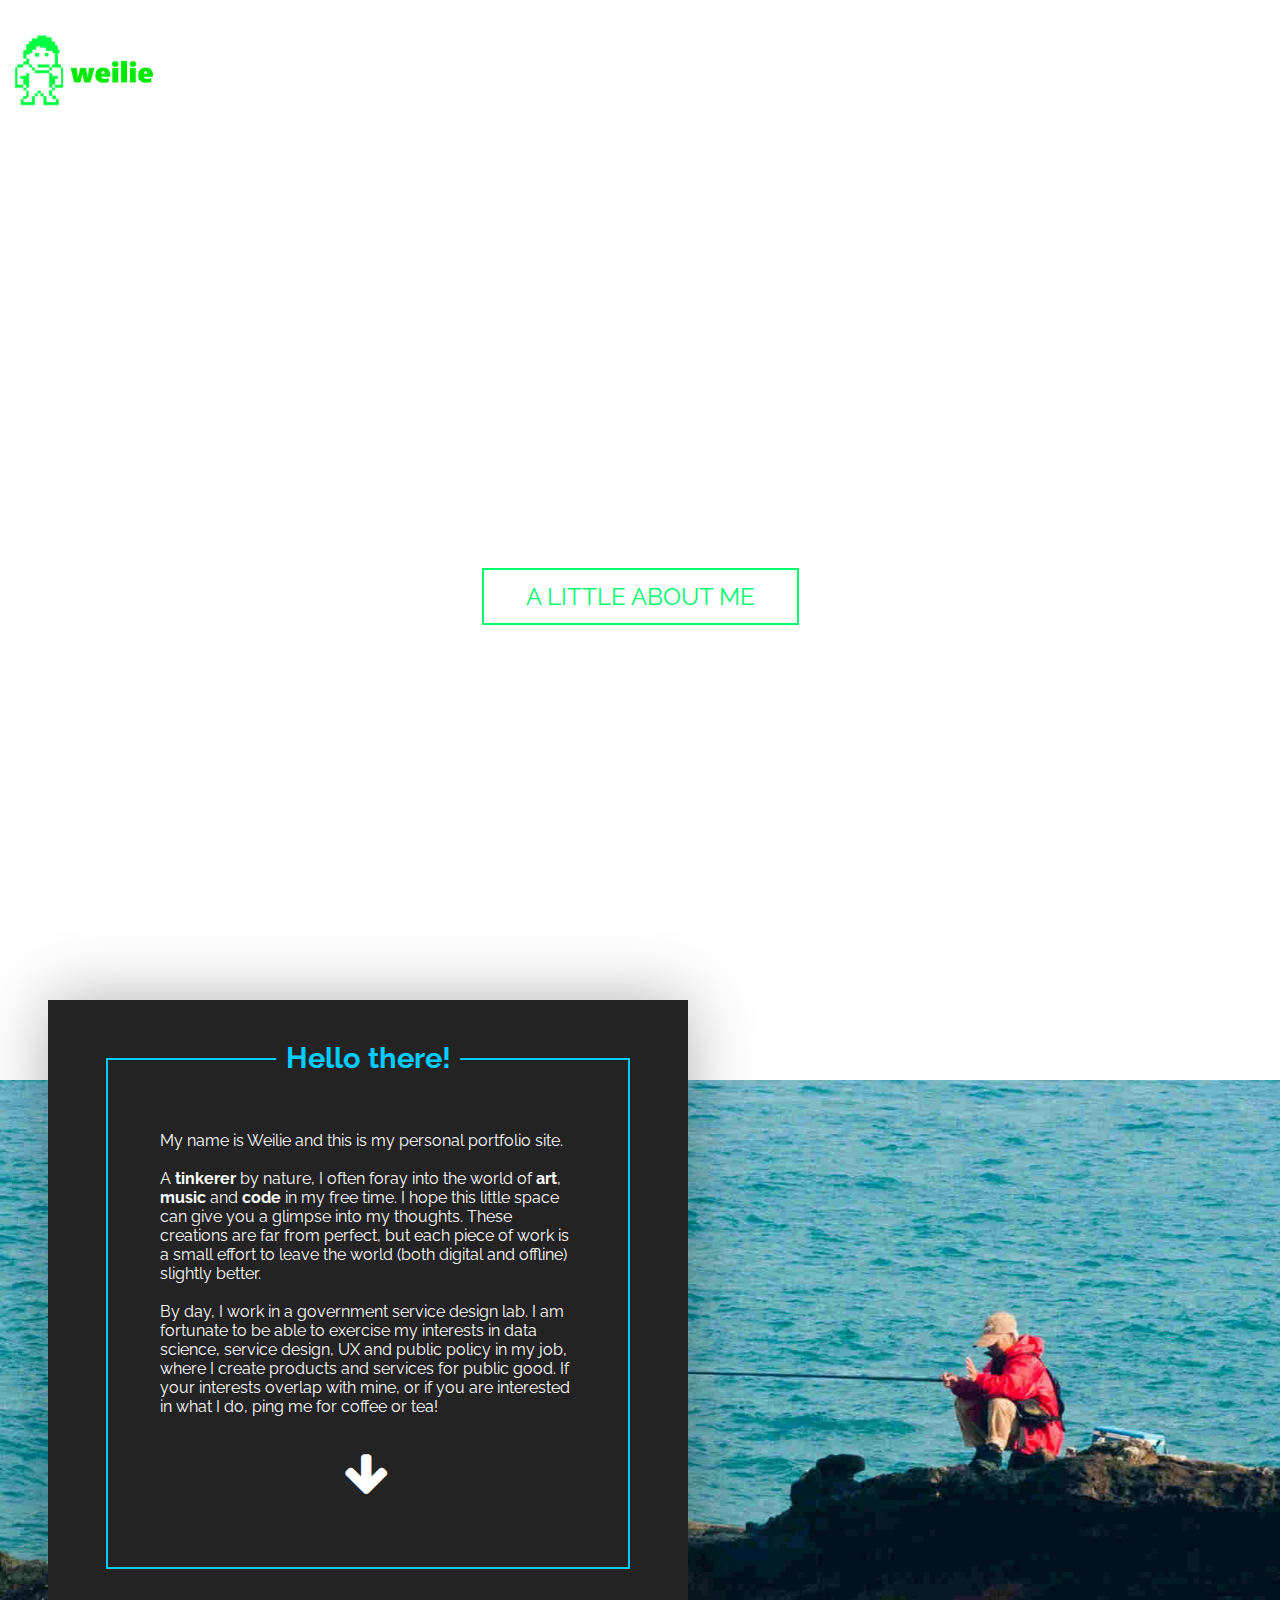
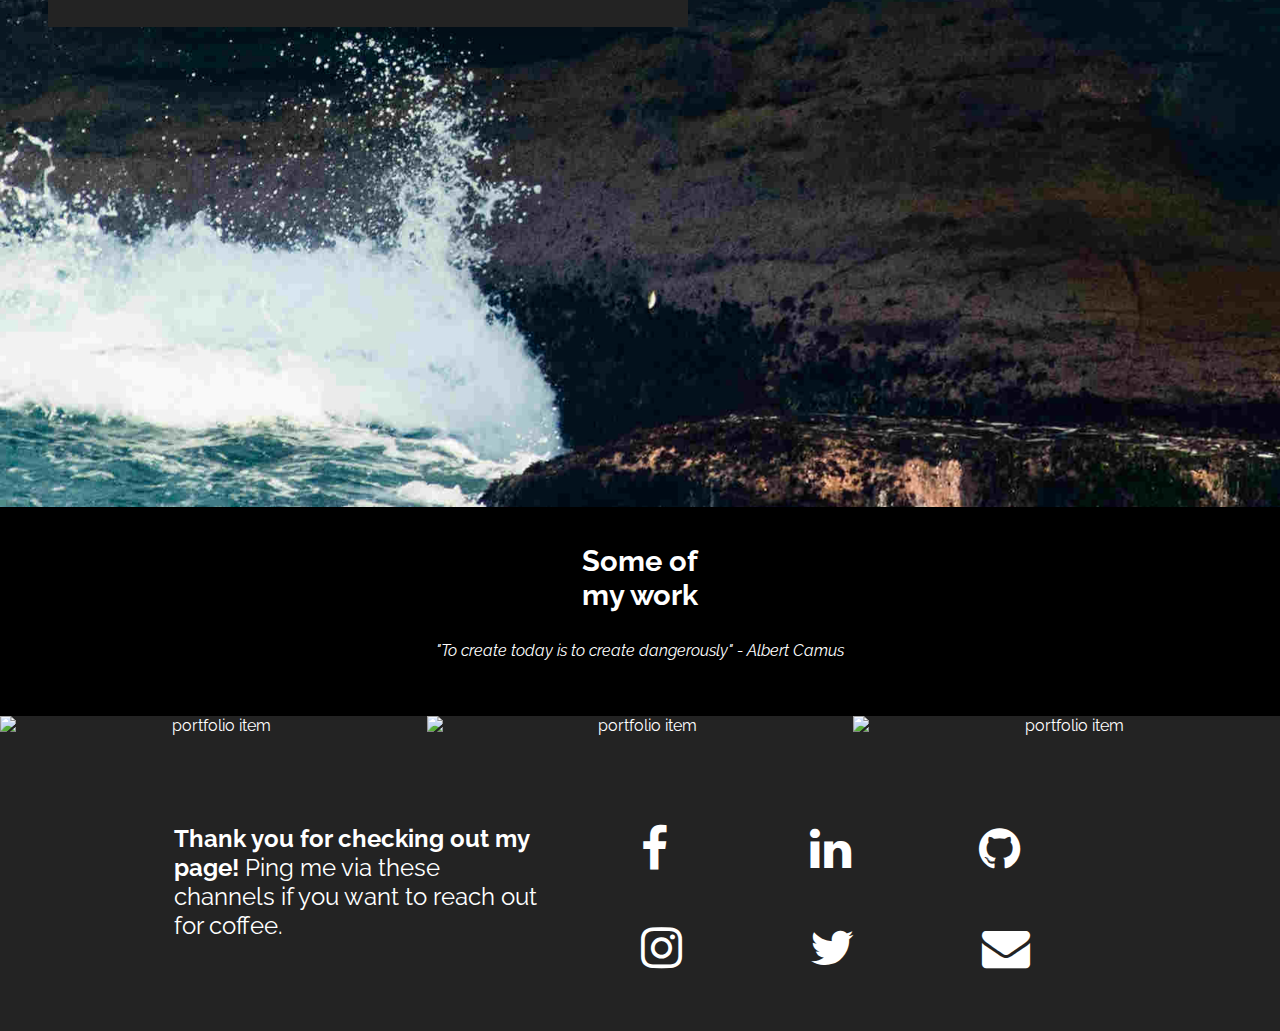
==== commit 36558220: "fix for contact form aspect ratio" ====
--- a/index.html
+++ b/index.html
@@ -51,7 +51,7 @@
             I do, ping me for coffee or tea!
             <br>
             <br>
-            <p class="arrow"><a href="#portfolio" class="fa fa-arrow-down" id="arrow"></a></p>
+            <p class="arrow"><a href="#portfolio" class="fa fa-3x fa-arrow-down" id="arrow"></a></p>
         </div>
     </section>
 
--- a/styles-wl.css
+++ b/styles-wl.css
@@ -274,6 +274,7 @@
 
 .home-about-textbox p{
 	text-align:center;
+	padding-right: 3rem;
 }
 
 
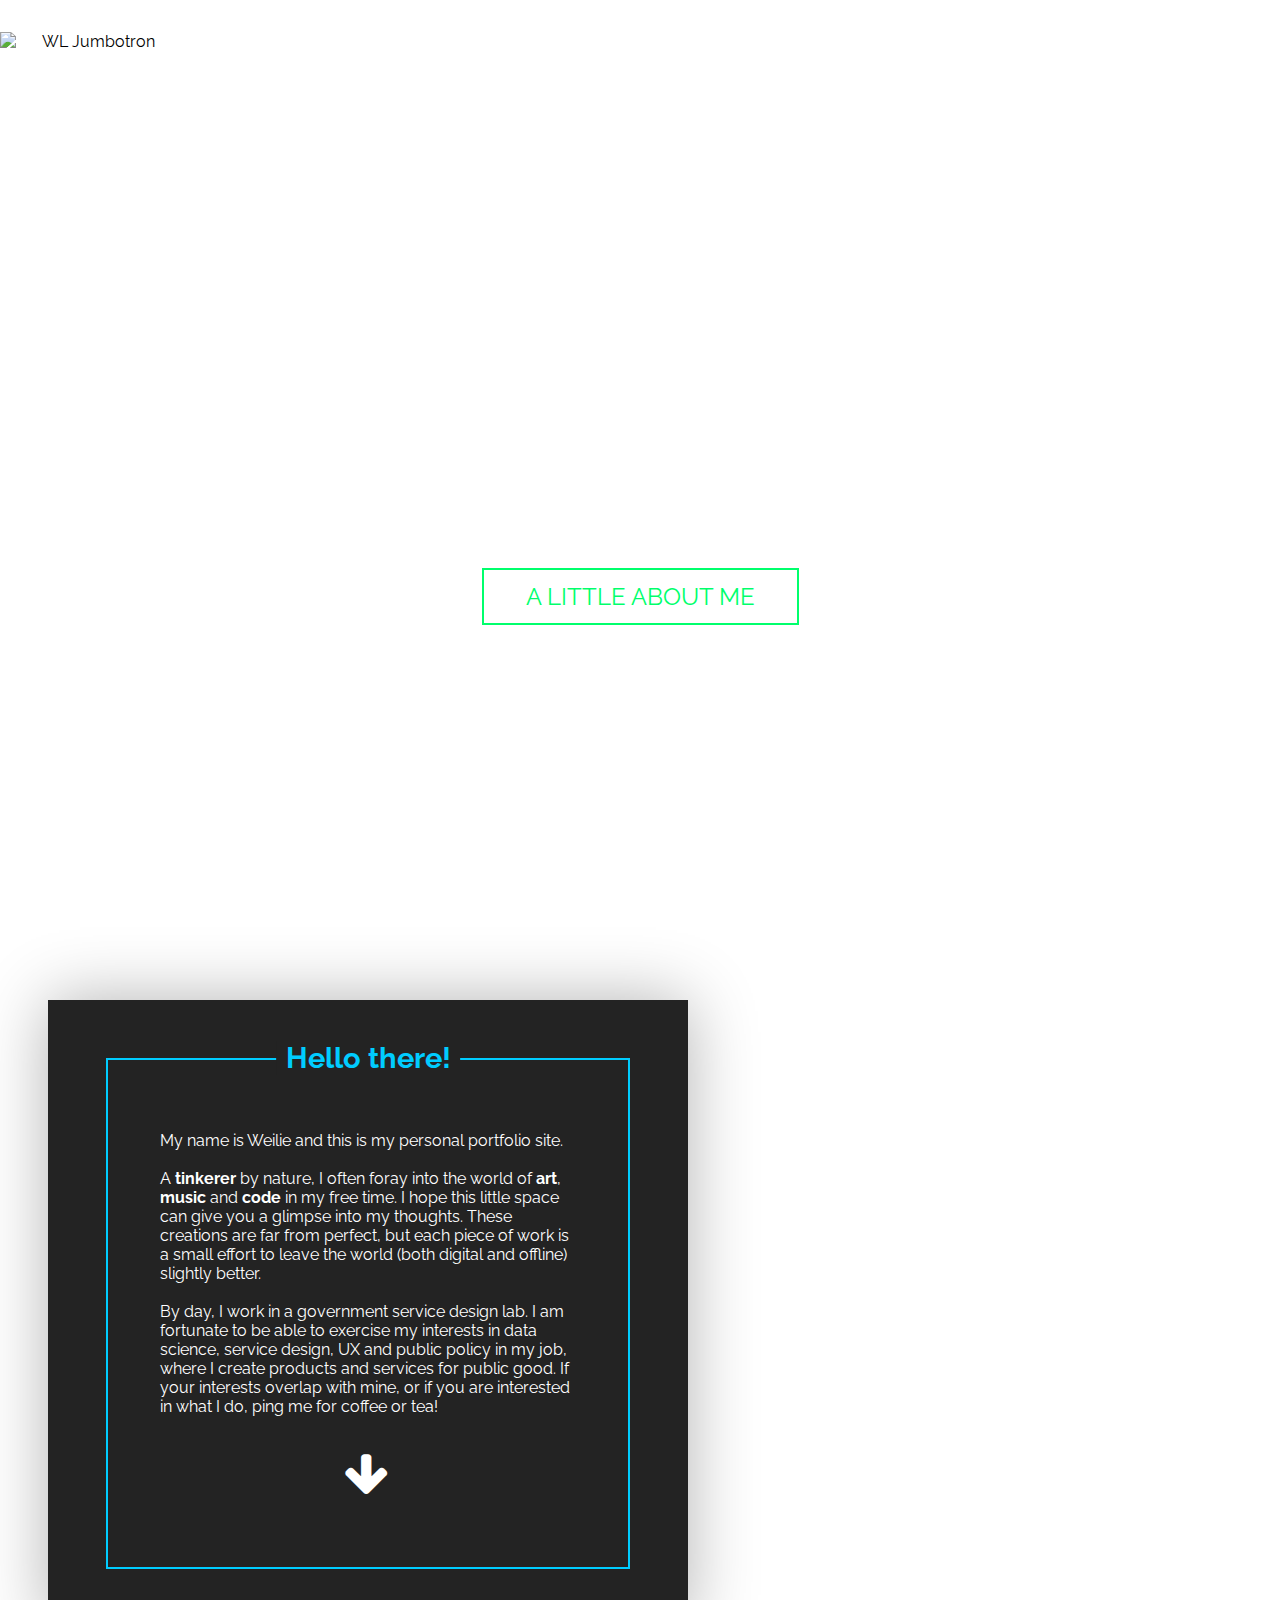
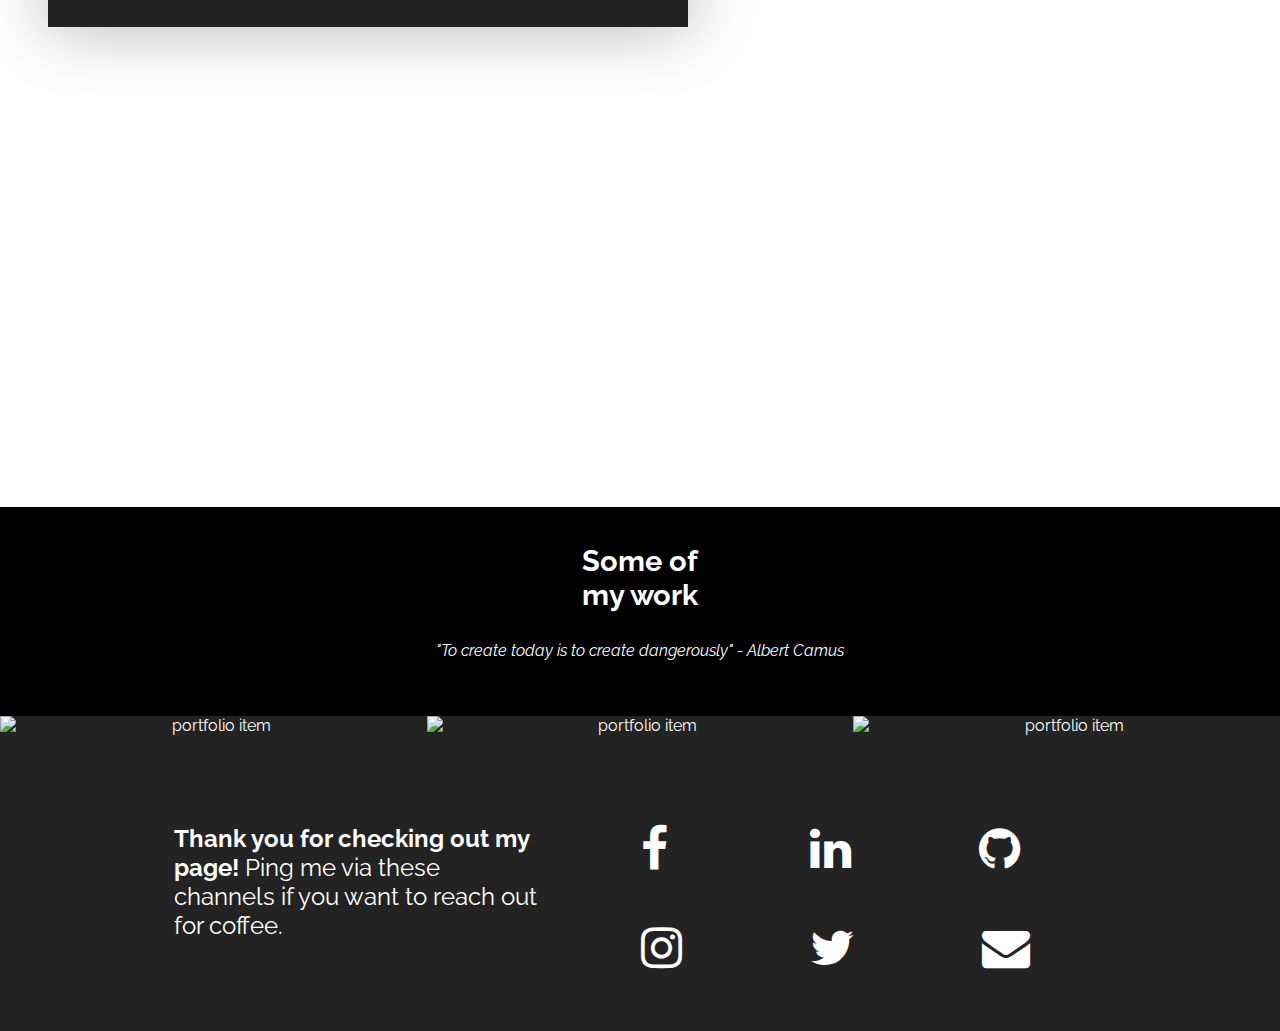
==== commit fdd24cc0: "sirved all images" ====
--- a/index.html
+++ b/index.html
@@ -12,7 +12,7 @@
 <body>
 
     <header>
-        <img src="img/logo-green-nobg.png" alt="WL Jumbotron" class="logo" height="75" width="180">
+        <img src="https://chidnast.sirv.com/Images/logo-green-nobg.png" alt="WL Jumbotron" class="logo" height="75" width="180">
         <nav>
             <ul>
                 <li><a href="index.html">Home</a></li>
--- a/styles-wl.css
+++ b/styles-wl.css
@@ -300,7 +300,7 @@
 	}
 
 	.home-about {
-		background-image: url(img/fisherman3.jpg);
+		background-image: url(https://chidnast.sirv.com/Images/fisherman3.jpg);
 		background-repeat: no-repeat;
 		padding-bottom: 25em;
 		background-size: cover;
@@ -581,37 +581,63 @@
 =================== */
 
 @media screen {
-.iframe-container {
-	position: relative;
-	padding-bottom: 56.25%; /* 16:9 */
-	padding-top: 56px;
-	height: 0;
-}
-  
-  .iframe-container iframe {
-	 border: 0;
-	 height: 70%;
-	 left: 0;
-	 position: absolute;
-	 top: 0;
-	 width: 100%;
-  }
-}
+	.iframe-container {
+		position: relative;
+		padding-bottom: 56.25%;
+		/* 16:9 */
+		padding-top: 56px;
+		height: 100%
+	}
+	.iframe-container iframe {
+		border: 0;
+		height: 80%;
+		left: 0;
+		position: absolute;
+		top: 0;
+		width: 100%;
+	}
+}
+
+@media (orientation: landscape) {
+	.iframe-container iframe {
+		padding-bottom: 5vh;
+	}
+}
+
+/*important*/
 
 @media (max-width: 60rem) {
 	.iframe-container {
 		position: relative;
-		padding-bottom: 100%; /* 16:9 */
+		padding-bottom: 100%;
+		/* 16:9 */
+		padding-top: 56px;
+		height: 75%;
+	}
+	.iframe-container iframe {
+		border: 0;
+		height: 100%;
+		left: 0;
+		position: absolute;
+		top: 0;
+		width: 100%;
+	}
+}
+
+@media (max-height: 32rem) {
+	.iframe-container {
+		position: relative;
+		padding-bottom: 100%;
+		/* 16:9 */
 		padding-top: 56px;
 		height: 0;
 	}
-	  
-	  .iframe-container iframe {
-		 border: 0;
-		 height: 100%;
-		 left: 0;
-		 position: absolute;
-		 top: 0;
-		 width: 100%;
-	  }
+	.iframe-container iframe {
+		border: 0;
+		height: 72%;
+		left: 0;
+		position: absolute;
+		top: 0;
+		width: 100%;
+	}
 }